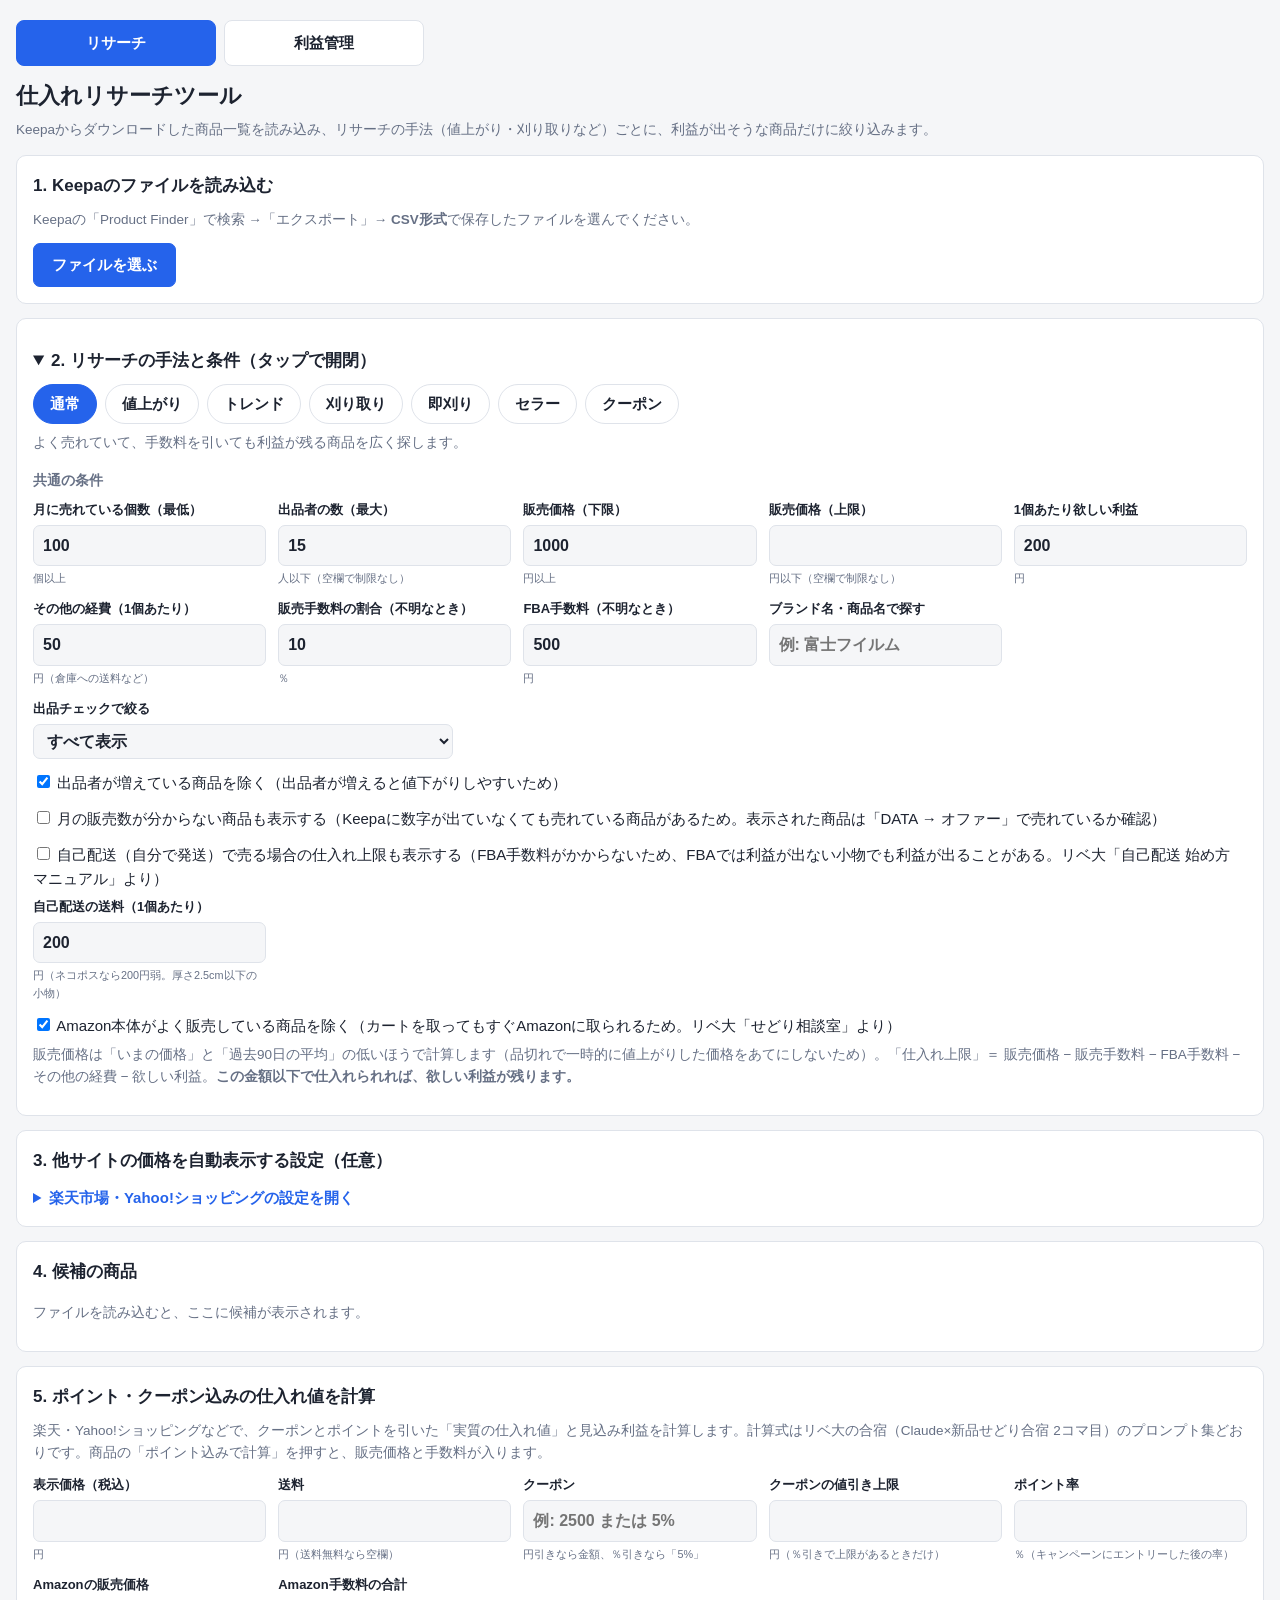
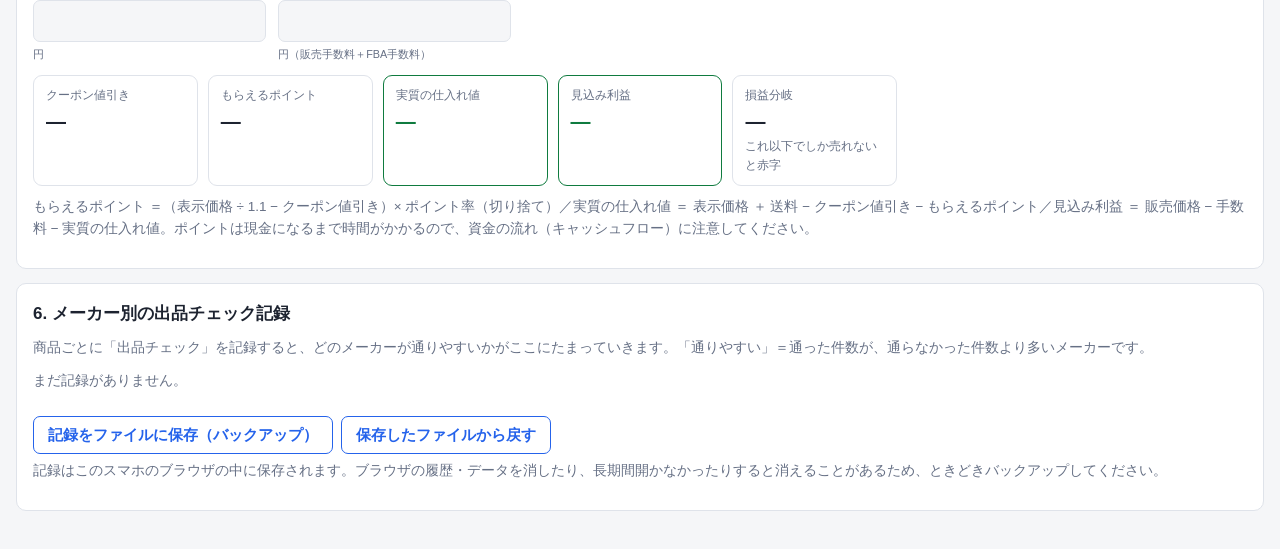
==== sedori/index.html @ 49002442 "リベ大セミナー資料（せどり相談室・資金管理術）をツールに反映 - セラー手法でも「Amazon本体がよく販売している商品を除く」を効かせる（リベ大を優先） - 利益管理に、仕入れからの日数に応じた値下" ====
<!DOCTYPE html>
<html lang="ja">
<head>
<meta charset="UTF-8">
<meta name="viewport" content="width=device-width, initial-scale=1, viewport-fit=cover">
<title>仕入れリサーチツール</title>
<link rel="stylesheet" href="style.css">
</head>
<body>
<header class="top">
  <nav class="nav"><a href="index.html" class="current">リサーチ</a><a href="kanri.html">利益管理</a></nav>
  <h1>仕入れリサーチツール</h1>
  <p class="lead">Keepaからダウンロードした商品一覧を読み込み、リサーチの手法（値上がり・刈り取りなど）ごとに、利益が出そうな商品だけに絞り込みます。</p>
</header>

<main>
  <section class="card" id="load-card">
    <h2>1. Keepaのファイルを読み込む</h2>
    <p class="note">Keepaの「Product Finder」で検索 →「エクスポート」→ <strong>CSV形式</strong>で保存したファイルを選んでください。</p>
    <label class="file-btn">
      ファイルを選ぶ
      <input type="file" id="file-input" accept=".csv,text/csv">
    </label>
    <span id="file-status" class="status"></span>

    <details id="mapping-box" hidden>
      <summary>列の割り当てを確認・変更する（数字がおかしいときに開いてください）</summary>
      <p class="note">ファイルのどの列を、どの項目として使うかの設定です。自動で選ばれていますが、違っていたら選び直してください。</p>
      <div id="mapping-grid" class="grid"></div>
    </details>
  </section>

  <section class="card">
    <details open id="filter-box">
    <summary class="h2">2. リサーチの手法と条件（タップで開閉）</summary>
    <div class="mode-tabs" id="mode-tabs"></div>
    <p class="note" id="mode-desc"></p>
    <details id="mode-keepa">
      <summary>この手法のファイルの作り方（Keepaに入れる検索条件）</summary>
      <p class="note">Keepaの「製品ファインダー」に下の条件を入れて検索し、その結果をCSVで保存して「1」で読み込みます。条件の数字は目安です。</p>
      <ul id="mode-keepa-list" class="keepa-list"></ul>
    </details>
    <div class="grid mode-grid" id="mode-grid"></div>
    <p id="mode-warn" class="warn-box" hidden></p>
    <h3 class="h3">共通の条件</h3>
    <div class="grid">
      <label class="basic-only">月に売れている個数（最低）
        <input type="number" id="f-minSold" min="0" step="10"><small>個以上</small></label>
      <label class="basic-only">出品者の数（最大）
        <input type="number" id="f-maxSellers" min="0" step="1"><small>人以下（空欄で制限なし）</small></label>
      <label class="basic-only">販売価格（下限）
        <input type="number" id="f-minPrice" min="0" step="100"><small>円以上</small></label>
      <label>販売価格（上限）
        <input type="number" id="f-maxPrice" min="0" step="100"><small>円以下（空欄で制限なし）</small></label>
      <label>1個あたり欲しい利益
        <input type="number" id="f-minProfit" min="0" step="50"><small>円</small></label>
      <label>その他の経費（1個あたり）
        <input type="number" id="f-otherCost" min="0" step="10"><small>円（倉庫への送料など）</small></label>
      <label>販売手数料の割合（不明なとき）
        <input type="number" id="f-defPct" min="0" max="100" step="1"><small>％</small></label>
      <label>FBA手数料（不明なとき）
        <input type="number" id="f-defFba" min="0" step="10"><small>円</small></label>
      <label>ブランド名・商品名で探す
        <input type="text" id="f-keyword" placeholder="例: 富士フイルム"></label>
    </div>
    <label class="check-filter">出品チェックで絞る
      <select id="f-checkFilter">
        <option value="all">すべて表示</option>
        <option value="unchecked">まだチェックしていない商品だけ</option>
        <option value="passed">出品できると確認した商品だけ</option>
        <option value="goodBrand">通りやすいメーカーの商品だけ</option>
      </select>
    </label>
    <label class="check"><input type="checkbox" id="f-noRisingSellers"> 出品者が増えている商品を除く（出品者が増えると値下がりしやすいため）</label>
    <label class="check"><input type="checkbox" id="f-showUnknownSold"> 月の販売数が分からない商品も表示する（Keepaに数字が出ていなくても売れている商品があるため。表示された商品は「DATA → オファー」で売れているか確認）</label>
    <label class="check"><input type="checkbox" id="f-selfShipOn"> 自己配送（自分で発送）で売る場合の仕入れ上限も表示する（FBA手数料がかからないため、FBAでは利益が出ない小物でも利益が出ることがある。リベ大「自己配送 始め方 マニュアル」より）</label>
    <div class="grid self-ship-grid">
      <label>自己配送の送料（1個あたり）
        <input type="number" id="f-selfShip" min="0" step="10"><small>円（ネコポスなら200円弱。厚さ2.5cm以下の小物）</small></label>
    </div>
    <label class="check basic-seller"><input type="checkbox" id="f-noAmazon"> Amazon本体がよく販売している商品を除く（カートを取ってもすぐAmazonに取られるため。リベ大「せどり相談室」より）</label>
    <p class="note"><span id="price-basis"></span>「仕入れ上限」＝ 販売価格 − 販売手数料 − FBA手数料 − その他の経費 − 欲しい利益。<strong>この金額以下で仕入れられれば、欲しい利益が残ります。</strong></p>
    </details>
  </section>

  <section class="card">
    <h2>3. 他サイトの価格を自動表示する設定（任意）</h2>
    <details>
      <summary>楽天市場・Yahoo!ショッピングの設定を開く</summary>
      <p class="note">各サービスに無料の利用登録をして発行される「ID」を入力すると、最安値を自動で表示できます。入力した内容は、このブラウザの中だけに保存されます。</p>
      <div class="grid">
        <label>楽天：アプリID
          <input type="text" id="s-rakutenAppId" autocomplete="off"></label>
        <label>楽天：アクセスキー
          <input type="text" id="s-rakutenKey" autocomplete="off"></label>
        <label class="wide">楽天：接続先（通常は変更不要）
          <input type="text" id="s-rakutenUrl" autocomplete="off"></label>
        <label>Yahoo!：Client ID
          <input type="text" id="s-yahooAppId" autocomplete="off"></label>
      </div>
      <button type="button" id="test-btn" class="sub-btn">接続テスト</button>
      <span id="test-status" class="status"></span>
    </details>
  </section>

  <section class="card">
    <div class="result-head">
      <h2>4. 候補の商品 <span id="count"></span></h2>
      <label class="sort-box" id="sort-box" hidden>並び順
        <select id="sort-select">
          <option value="score:d">手法のおすすめ順</option>
          <option value="sold:d">月の販売数が多い順</option>
          <option value="limit:d">仕入れ上限が高い順</option>
          <option value="price:a">販売価格が安い順</option>
          <option value="price:d">販売価格が高い順</option>
          <option value="sellers:a">出品者が少ない順</option>
        </select>
      </label>
    </div>
    <button type="button" id="bulk-btn" class="sub-btn" hidden>上から20件の他サイト価格をまとめて取得</button>
    <p id="empty" class="note">ファイルを読み込むと、ここに候補が表示されます。</p>
    <div class="table-wrap">
      <table id="result" hidden>
        <thead><tr>
          <th data-sort="title">商品</th>
          <th data-sort="price" class="num">販売価格</th>
          <th data-sort="sold" class="num">月の販売数</th>
          <th data-sort="sellers" class="num">出品者</th>
          <th data-sort="fees" class="num">手数料</th>
          <th data-sort="limit" class="num">仕入れ上限</th>
          <th>他サイトで探す</th>
          <th>他サイトの最安値</th>
          <th>出品チェック</th>
        </tr></thead>
        <tbody id="rows"></tbody>
      </table>
    </div>
    <p id="more" class="note" hidden></p>
  </section>

  <section class="card">
    <h2>5. ポイント・クーポン込みの仕入れ値を計算</h2>
    <p class="note">楽天・Yahoo!ショッピングなどで、クーポンとポイントを引いた「実質の仕入れ値」と見込み利益を計算します。計算式はリベ大の合宿（Claude×新品せどり合宿 2コマ目）のプロンプト集どおりです。商品の「ポイント込みで計算」を押すと、販売価格と手数料が入ります。</p>
    <p id="c-target" class="sub" hidden></p>
    <div class="grid">
      <label>表示価格（税込）
        <input type="number" id="c-price" min="0" step="1" inputmode="numeric"><small>円</small></label>
      <label>送料
        <input type="number" id="c-ship" min="0" step="1" inputmode="numeric"><small>円（送料無料なら空欄）</small></label>
      <label>クーポン
        <input type="text" id="c-coupon" inputmode="decimal" placeholder="例: 2500 または 5%"><small>円引きなら金額、％引きなら「5%」</small></label>
      <label>クーポンの値引き上限
        <input type="number" id="c-couponMax" min="0" step="1" inputmode="numeric"><small>円（％引きで上限があるときだけ）</small></label>
      <label>ポイント率
        <input type="number" id="c-point" min="0" step="0.5" inputmode="decimal"><small>％（キャンペーンにエントリーした後の率）</small></label>
      <label>Amazonの販売価格
        <input type="number" id="c-sell" min="0" step="1" inputmode="numeric"><small>円</small></label>
      <label>Amazon手数料の合計
        <input type="number" id="c-fee" min="0" step="1" inputmode="numeric"><small>円（販売手数料＋FBA手数料）</small></label>
    </div>
    <div class="tiles calc-tiles" id="c-result">
      <div class="tile"><span>クーポン値引き</span><strong id="c-r-coupon">—</strong></div>
      <div class="tile"><span>もらえるポイント</span><strong id="c-r-points">—</strong></div>
      <div class="tile main"><span>実質の仕入れ値</span><strong id="c-r-real">—</strong></div>
      <div class="tile main"><span>見込み利益</span><strong id="c-r-profit">—</strong><small id="c-r-rate"></small></div>
      <div class="tile"><span>損益分岐</span><strong id="c-r-break">—</strong><small>これ以下でしか売れないと赤字</small></div>
    </div>
    <p class="note">もらえるポイント ＝（表示価格 ÷ 1.1 − クーポン値引き）× ポイント率（切り捨て）／実質の仕入れ値 ＝ 表示価格 ＋ 送料 − クーポン値引き − もらえるポイント／見込み利益 ＝ 販売価格 − 手数料 − 実質の仕入れ値。ポイントは現金になるまで時間がかかるので、資金の流れ（キャッシュフロー）に注意してください。</p>
  </section>

  <section class="card">
    <h2>6. メーカー別の出品チェック記録</h2>
    <p class="note">商品ごとに「出品チェック」を記録すると、どのメーカーが通りやすいかがここにたまっていきます。「通りやすい」＝通った件数が、通らなかった件数より多いメーカーです。</p>
    <p id="brand-empty" class="note">まだ記録がありません。</p>
    <div class="table-wrap">
      <table id="brand-table" class="plain" hidden>
        <thead><tr><th>メーカー</th><th class="num">出品できる</th><th class="num">申請で通った</th><th class="num">書類が必要</th><th class="num">不可</th><th>判定</th></tr></thead>
        <tbody id="brand-rows"></tbody>
      </table>
    </div>
    <div class="backup">
      <button type="button" id="export-btn" class="sub-btn">記録をファイルに保存（バックアップ）</button>
      <label class="sub-btn">保存したファイルから戻す
        <input type="file" id="import-input" accept=".json,application/json" hidden>
      </label>
      <span id="backup-status" class="status"></span>
    </div>
    <p class="note">記録はこのスマホのブラウザの中に保存されます。ブラウザの履歴・データを消したり、長期間開かなかったりすると消えることがあるため、ときどきバックアップしてください。</p>
  </section>
</main>

<script src="app.js"></script>
</body>
</html>
---- sedori/style.css ----
:root {
  --bg: #f5f6f8; --card: #fff; --text: #1d2330; --muted: #667085;
  --line: #dfe3ea; --accent: #2563eb; --good: #0f7b3f; --good-bg: #e3f6ea; --warn: #b45309;
}
@media (prefers-color-scheme: dark) {
  :root {
    --bg: #12151b; --card: #1c2029; --text: #e8ebf1; --muted: #9aa4b5;
    --line: #2e3442; --accent: #6ea0ff; --good: #5fd08c; --good-bg: #173524; --warn: #f0b060;
  }
}
* { box-sizing: border-box; }
[hidden] { display: none !important; }
body {
  margin: 0; background: var(--bg); color: var(--text);
  font-family: -apple-system, BlinkMacSystemFont, "Hiragino Sans", "Yu Gothic UI", "Noto Sans JP", sans-serif;
  font-size: 15px; line-height: 1.6;
}
.top, main { max-width: 1280px; margin: 0 auto; padding: 0 max(16px, env(safe-area-inset-left)) 0 max(16px, env(safe-area-inset-right)); }
main { padding-bottom: calc(24px + env(safe-area-inset-bottom)); }
.top { padding-top: 20px; }
h1 { font-size: 22px; margin: 0; }
h2 { font-size: 17px; margin: 0 0 10px; }
.lead, .note { color: var(--muted); margin: 6px 0 12px; font-size: 13.5px; }
.card { background: var(--card); border: 1px solid var(--line); border-radius: 10px; padding: 16px; margin: 14px 0; }
.grid { display: grid; grid-template-columns: repeat(auto-fill, minmax(210px, 1fr)); gap: 12px; }
.grid label { display: flex; flex-direction: column; font-size: 13px; font-weight: 600; gap: 4px; }
.grid label.wide { grid-column: 1 / -1; }
.grid small { font-weight: 400; color: var(--muted); }
input[type=number], input[type=text], select {
  font: inherit; font-size: 16px; padding: 7px 9px; border: 1px solid var(--line);
  border-radius: 7px; background: var(--bg); color: var(--text); width: 100%;
}
.check { display: block; margin-top: 12px; }
.file-btn, .sub-btn, .mini {
  display: inline-block; cursor: pointer; border-radius: 7px; font: inherit; font-weight: 600;
  border: 1px solid var(--accent);
}
.file-btn { background: var(--accent); color: #fff; padding: 9px 18px; }
.file-btn input { display: none; }
.sub-btn { background: transparent; color: var(--accent); padding: 6px 14px; }
.mini { background: transparent; color: var(--accent); padding: 2px 9px; font-size: 12.5px; text-decoration: none; margin: 2px 3px 2px 0; white-space: nowrap; }
.mini:hover, .sub-btn:hover { background: var(--accent); color: #fff; }
button:disabled { opacity: .5; cursor: default; }
.status { margin-left: 10px; font-size: 13.5px; color: var(--muted); }
.status.err { color: var(--warn); }
details { margin-top: 12px; }
summary { cursor: pointer; color: var(--accent); font-weight: 600; }
.result-head { display: flex; justify-content: space-between; align-items: center; flex-wrap: wrap; gap: 8px; }
#count { font-weight: 400; color: var(--muted); font-size: 14px; }
.table-wrap { overflow-x: auto; }
table { border-collapse: collapse; width: 100%; min-width: 980px; font-size: 13.5px; }
th, td { border-bottom: 1px solid var(--line); padding: 8px; text-align: left; vertical-align: top; }
th { white-space: nowrap; font-size: 12.5px; color: var(--muted); }
th[data-sort] { cursor: pointer; }
th[data-sort]:hover { color: var(--accent); }
.num { text-align: right; white-space: nowrap; }
td.title { max-width: 340px; }
td.title a { color: var(--text); text-decoration: none; font-weight: 600; }
td.title a:hover { color: var(--accent); text-decoration: underline; }
.sub { color: var(--muted); font-size: 12px; }
.sub.warn { color: var(--warn); }
.limit { font-weight: 700; color: var(--good); }
.shop-line { margin-bottom: 4px; }
.shop-line a { color: var(--accent); }
.ok { background: var(--good-bg); color: var(--good); border-radius: 5px; padding: 0 6px; font-weight: 700; }
.err { color: var(--warn); }
summary.h2 { font-size: 17px; color: var(--text); margin-bottom: 10px; }
.sort-box { font-size: 13px; font-weight: 600; display: flex; align-items: center; gap: 8px; }
.sort-box select { width: auto; max-width: 100%; }
.sort-box { min-width: 0; }
#bulk-btn { margin: 4px 0 10px; }

.check-filter { display: flex; flex-direction: column; gap: 4px; font-size: 13px; font-weight: 600; margin-top: 12px; max-width: 420px; }
.st { display: inline-block; cursor: pointer; font: inherit; font-size: 12.5px; font-weight: 600; padding: 2px 8px; margin: 2px 3px 2px 0;
  border-radius: 7px; border: 1px solid var(--line); background: transparent; color: var(--muted); white-space: nowrap; }
.st.on.good { background: var(--good-bg); color: var(--good); border-color: var(--good); }
.st.on.bad { background: transparent; color: var(--warn); border-color: var(--warn); }
.brand-hint { font-size: 12px; color: var(--muted); margin-top: 2px; }
.backup { display: flex; flex-wrap: wrap; gap: 8px; align-items: center; margin-top: 12px; }
table.plain { min-width: 0; }
.judge-good { color: var(--good); font-weight: 700; }
.judge-bad { color: var(--warn); font-weight: 700; }

.mode-tabs { display: flex; flex-wrap: wrap; gap: 8px; margin-bottom: 8px; }
.mode-btn { cursor: pointer; font: inherit; font-weight: 600; padding: 7px 16px; border-radius: 999px;
  border: 1px solid var(--line); background: transparent; color: var(--text); }
.mode-btn.on { background: var(--accent); color: #fff; border-color: var(--accent); }
.mode-grid { margin: 12px 0; }
.self-ship-grid { margin: 6px 0 4px; }
.calc-tiles { margin-top: 12px; }
#c-target { margin: 0 0 8px; }
.keepa-list { margin: 6px 0 0; padding-left: 20px; font-size: 13.5px; }
.h3 { font-size: 14px; margin: 16px 0 8px; color: var(--muted); }
.warn-box { border: 1px solid var(--warn); color: var(--warn); border-radius: 8px; padding: 8px 10px; font-size: 13.5px; margin: 10px 0; }
.hl { display: inline-block; background: var(--good-bg); color: var(--good); border-radius: 6px; padding: 2px 8px;
  font-size: 12.5px; font-weight: 700; margin: 4px 0 2px; }

.nav { display: flex; gap: 8px; margin-bottom: 12px; }
.nav a { flex: 1; max-width: 200px; text-align: center; padding: 10px; border-radius: 8px; border: 1px solid var(--line);
  color: var(--text); text-decoration: none; font-weight: 600; background: var(--card); }
.nav a.current { background: var(--accent); color: #fff; border-color: var(--accent); }
.tiles { display: grid; grid-template-columns: repeat(auto-fill, minmax(150px, 1fr)); gap: 10px; margin-bottom: 10px; }
.tile { border: 1px solid var(--line); border-radius: 9px; padding: 10px 12px; display: flex; flex-direction: column; }
.tile span { font-size: 12px; color: var(--muted); }
.tile strong { font-size: 20px; }
.tile small { font-size: 12px; color: var(--muted); }
.tile.main { border-color: var(--good); }
.tile.main strong, .plus { color: var(--good); }
.minus, .tile.main strong.minus { color: var(--warn); }
#add-form .file-btn, .sale-form .file-btn { margin-top: 14px; font-size: 16px; }
.lot { border: 1px solid var(--line); border-radius: 10px; padding: 12px; margin-bottom: 12px; }
.lot-title { font-weight: 700; }
.facts { display: grid; grid-template-columns: repeat(auto-fill, minmax(140px, 1fr)); gap: 8px; margin: 10px 0 6px; }
.facts span { display: block; font-size: 11.5px; color: var(--muted); }
.lot-btns { display: flex; flex-wrap: wrap; gap: 8px; margin-top: 10px; align-items: center; }
.lot-btns .file-btn { padding: 10px 28px; }
.sub-btn.danger { color: var(--warn); border-color: var(--line); font-weight: 400; font-size: 13px; }
.sub-btn.danger:hover { background: var(--warn); color: #fff; }
.sale-form { border-top: 1px solid var(--line); margin-top: 10px; padding-top: 10px; }
.sale-form .sub-btn { margin-left: 8px; }
.sale-line { display: flex; justify-content: space-between; align-items: center; gap: 8px; font-size: 13px; padding: 4px 0; border-top: 1px solid var(--line); }
input[type=date] { font: inherit; font-size: 16px; padding: 7px 9px; border: 1px solid var(--line); border-radius: 7px; background: var(--bg); color: var(--text); width: 100%; min-height: 40px; }

/* スマホ: 表をやめて、商品1つを1枚のカードとして縦に並べる */
@media (max-width: 760px) {
  body { font-size: 16px; }
  .card { padding: 14px 12px; }
  .grid { grid-template-columns: 1fr 1fr; }
  #mapping-grid { grid-template-columns: 1fr; }
  .file-btn { display: block; text-align: center; padding: 14px; font-size: 17px; }
  .status { display: block; margin: 8px 0 0; }
  .sub-btn { padding: 11px 16px; min-height: 44px; }
  .mode-btn { min-height: 44px; padding: 10px 16px; font-size: 15px; }
  .hl { font-size: 13.5px; }
  #bulk-btn { width: 100%; }
  .check { padding: 6px 0; }
  .check input { width: 20px; height: 20px; vertical-align: middle; }
  .table-wrap { overflow: visible; }
  table { min-width: 0; font-size: 15px; }
  #result thead { display: none; }
  #rows tr {
    display: grid; grid-template-columns: repeat(3, 1fr); gap: 8px 10px;
    border: 1px solid var(--line); border-radius: 10px; padding: 12px; margin-bottom: 12px;
  }
  #rows td { border: 0; padding: 0; }
  #rows td.title, #rows td:nth-child(7), #rows td:nth-child(8), #rows td:nth-child(9) { grid-column: 1 / -1; max-width: none; }
  #rows td.num { text-align: left; }
  #rows td[data-label]::before { content: attr(data-label); display: block; font-size: 11.5px; color: var(--muted); font-weight: 400; }
  #rows td.limit { grid-column: 2 / -1; font-size: 19px; }
  .st { padding: 10px 12px; font-size: 14px; min-height: 44px; margin: 3px 6px 3px 0; }
  table.plain { font-size: 13px; }
  table.plain th, table.plain td { padding: 6px 4px; }
  .backup .sub-btn { width: 100%; text-align: center; }
  .nav a { max-width: none; padding: 12px; }
  .tiles, .facts { grid-template-columns: 1fr 1fr; }
  .sale-form .grid { grid-template-columns: 1fr; }
  .sale-form .sub-btn { margin: 8px 0 0; width: 100%; }
  .lot-btns .file-btn { flex: 1; }
  .mini { padding: 10px 14px; font-size: 14.5px; min-height: 44px; display: inline-flex; align-items: center; margin: 3px 6px 3px 0; }
}
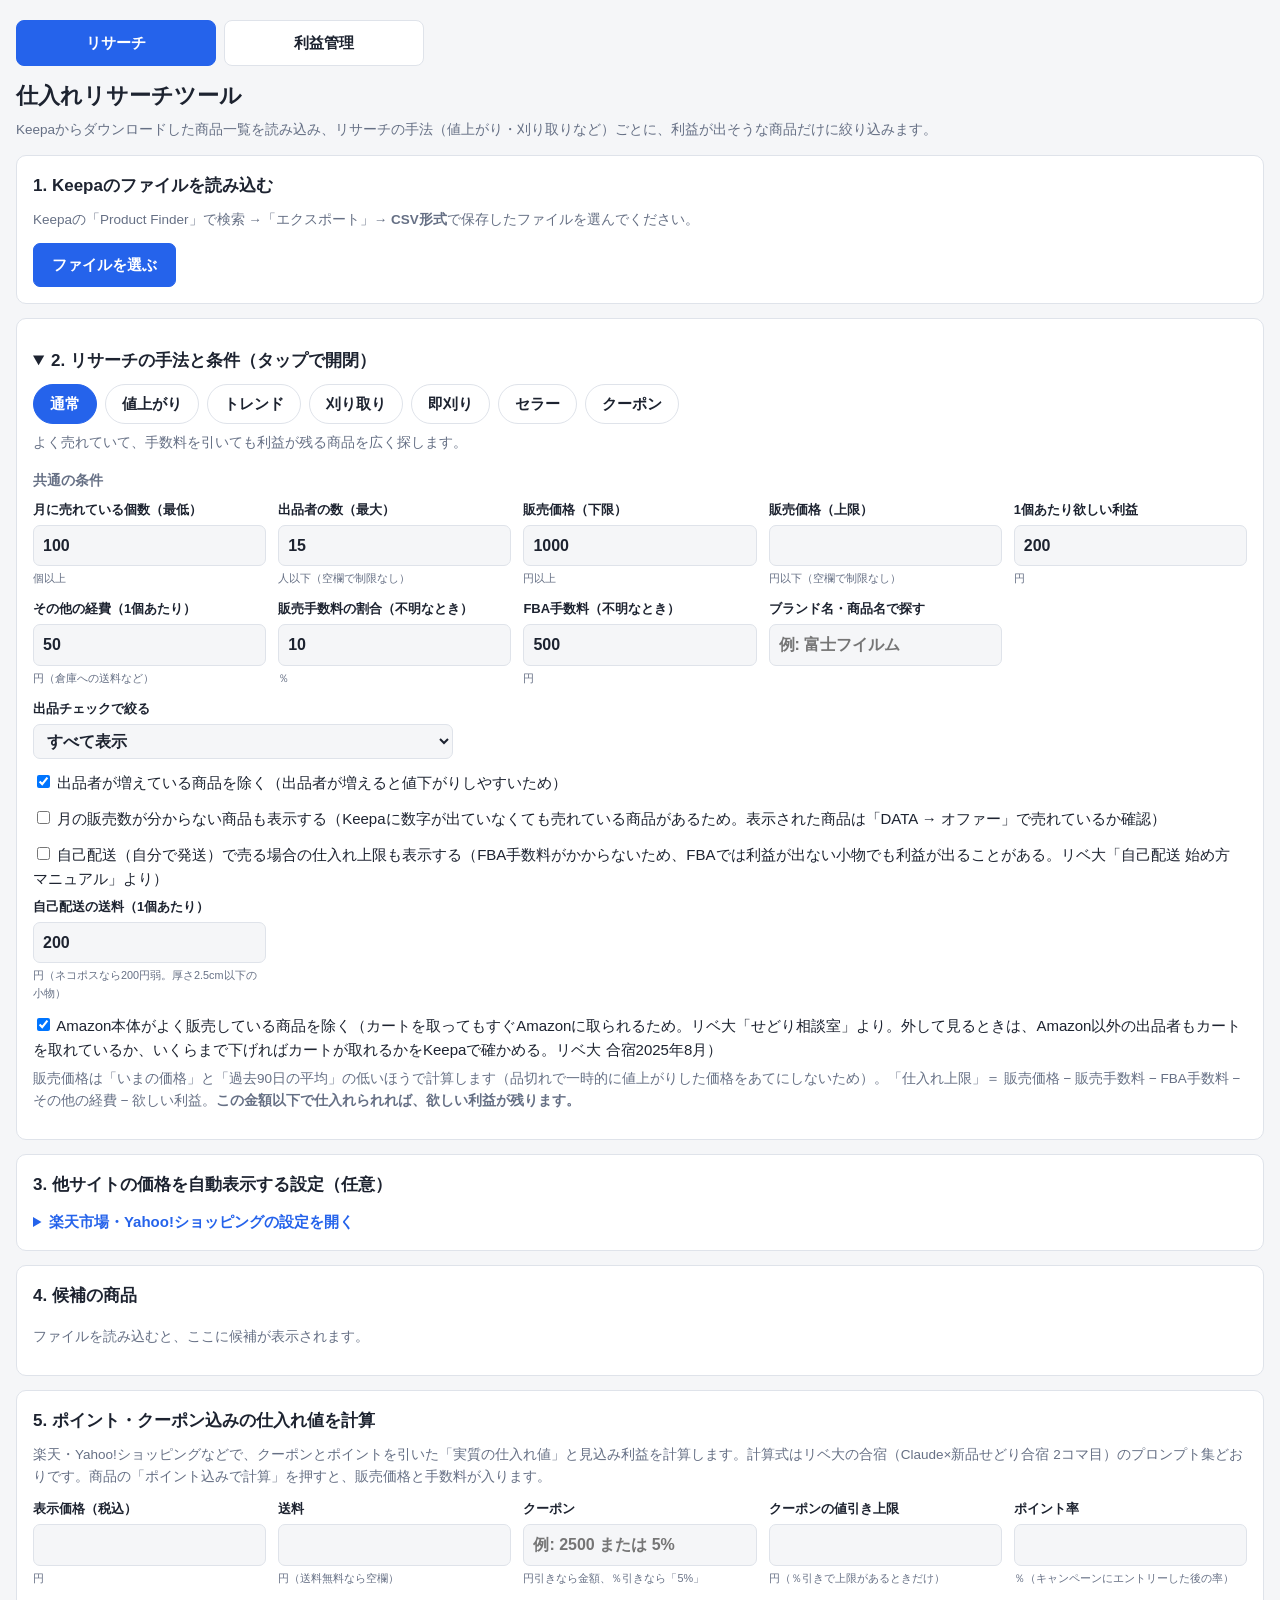
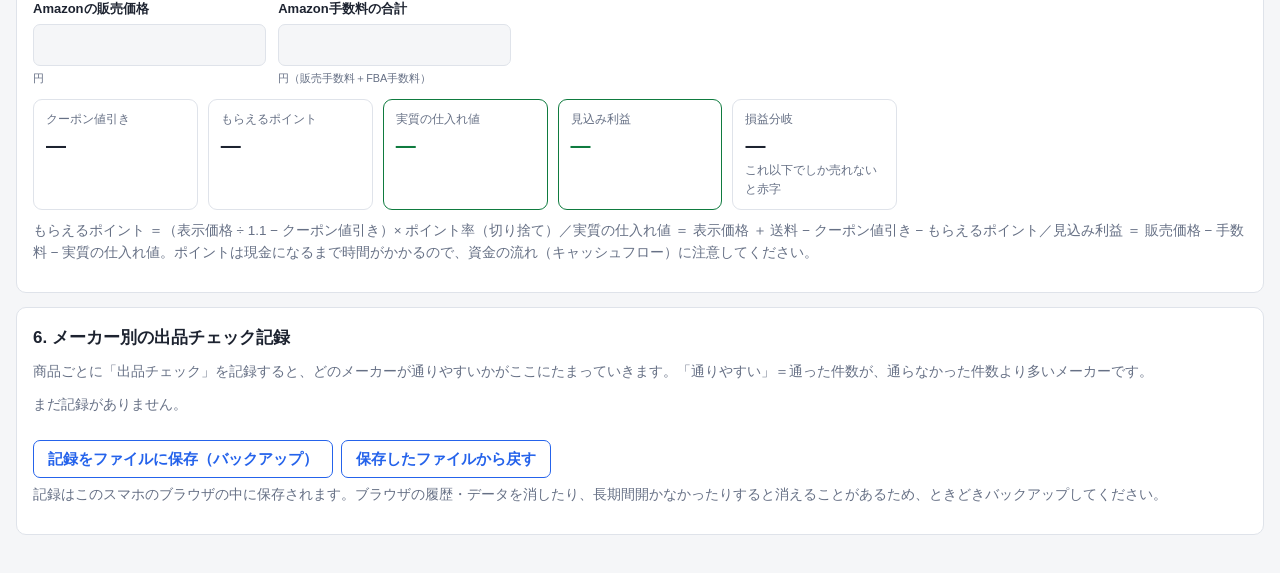
==== commit b40bb4dc: "リベ大 合宿（2025年8月）の仕入れ判断の目安をツールに反映 - どの手法でも「利益率10%を残す仕入れ値」を表示する - 出品者がいない商品に、全期間の価格を確かめる案内を出す - Amazon本" ====
--- a/sedori/index.html
+++ b/sedori/index.html
@@ -8,7 +8,7 @@
 </head>
 <body>
 <header class="top">
-  <nav class="nav"><a href="index.html" class="current">リサーチ</a><a href="kanri.html">利益管理</a></nav>
+  <nav class="nav"><a href="index.html" class="current">リサーチ</a><a href="https://docs.google.com/spreadsheets/d/1zmEFi8Nfk5gKyiq4HaFsI5hpCOBg5VGbB9tViGZNUaM/edit#gid=0" target="_blank" rel="noopener">利益管理</a></nav>
   <h1>仕入れリサーチツール</h1>
   <p class="lead">Keepaからダウンロードした商品一覧を読み込み、リサーチの手法（値上がり・刈り取りなど）ごとに、利益が出そうな商品だけに絞り込みます。</p>
 </header>
@@ -78,7 +78,7 @@
       <label>自己配送の送料（1個あたり）
         <input type="number" id="f-selfShip" min="0" step="10"><small>円（ネコポスなら200円弱。厚さ2.5cm以下の小物）</small></label>
     </div>
-    <label class="check basic-seller"><input type="checkbox" id="f-noAmazon"> Amazon本体がよく販売している商品を除く（カートを取ってもすぐAmazonに取られるため。リベ大「せどり相談室」より）</label>
+    <label class="check basic-seller"><input type="checkbox" id="f-noAmazon"> Amazon本体がよく販売している商品を除く（カートを取ってもすぐAmazonに取られるため。リベ大「せどり相談室」より。外して見るときは、Amazon以外の出品者もカートを取れているか、いくらまで下げればカートが取れるかをKeepaで確かめる。リベ大 合宿2025年8月）</label>
     <p class="note"><span id="price-basis"></span>「仕入れ上限」＝ 販売価格 − 販売手数料 − FBA手数料 − その他の経費 − 欲しい利益。<strong>この金額以下で仕入れられれば、欲しい利益が残ります。</strong></p>
     </details>
   </section>
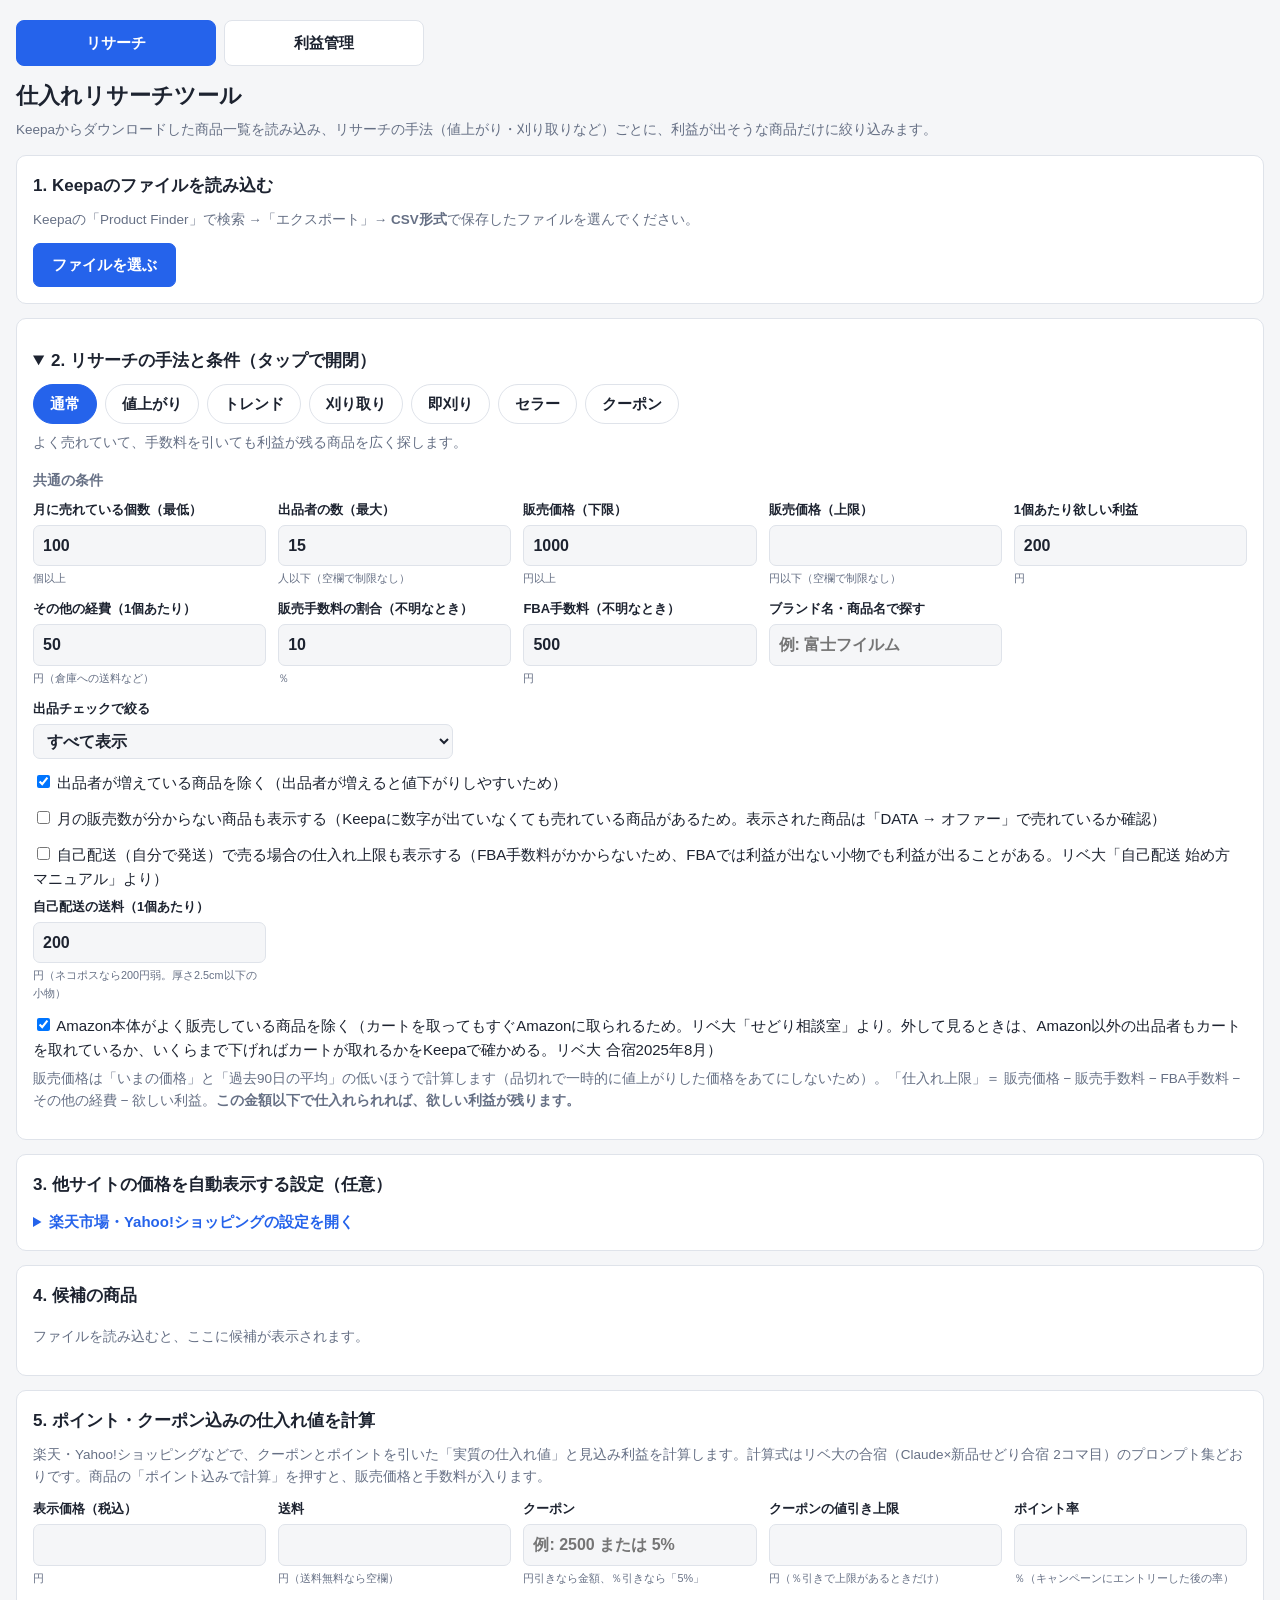
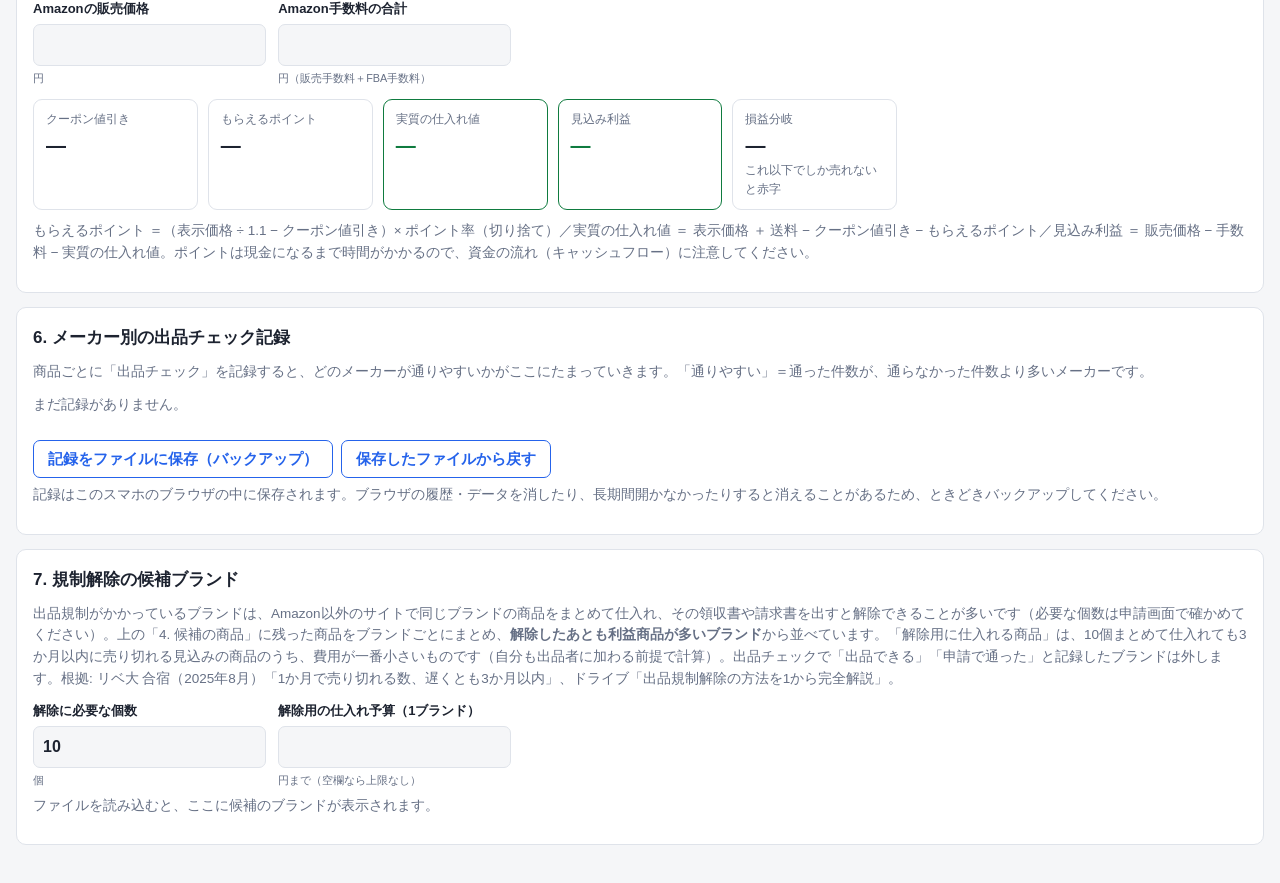
==== commit e02daa58: "規制解除の候補ブランドを探す機能を追加 - 候補の商品をブランドごとにまとめ、解除したあとも利益商品が多いブランドから並べる - ブランドごとに、まとめて仕入れても3か月以内に売り切れる解除用の商品を" ====
--- a/sedori/index.html
+++ b/sedori/index.html
@@ -187,6 +187,23 @@
     </div>
     <p class="note">記録はこのスマホのブラウザの中に保存されます。ブラウザの履歴・データを消したり、長期間開かなかったりすると消えることがあるため、ときどきバックアップしてください。</p>
   </section>
+  <section class="card">
+    <h2>7. 規制解除の候補ブランド</h2>
+    <p class="note">出品規制がかかっているブランドは、Amazon以外のサイトで同じブランドの商品をまとめて仕入れ、その領収書や請求書を出すと解除できることが多いです（必要な個数は申請画面で確かめてください）。上の「4. 候補の商品」に残った商品をブランドごとにまとめ、<strong>解除したあとも利益商品が多いブランド</strong>から並べています。「解除用に仕入れる商品」は、<span id="unlock-qty-label">10</span>個まとめて仕入れても3か月以内に売り切れる見込みの商品のうち、費用が一番小さいものです（自分も出品者に加わる前提で計算）。出品チェックで「出品できる」「申請で通った」と記録したブランドは外します。根拠: リベ大 合宿（2025年8月）「1か月で売り切れる数、遅くとも3か月以内」、ドライブ「出品規制解除の方法を1から完全解説」。</p>
+    <div class="grid">
+      <label>解除に必要な個数
+        <input type="number" id="f-unlockQty" min="1" step="1"><small>個</small></label>
+      <label>解除用の仕入れ予算（1ブランド）
+        <input type="number" id="f-unlockBudget" min="0" step="1000"><small>円まで（空欄なら上限なし）</small></label>
+    </div>
+    <p id="unlock-empty" class="note">ファイルを読み込むと、ここに候補のブランドが表示されます。</p>
+    <div class="table-wrap">
+      <table id="unlock-table" class="plain" hidden>
+        <thead><tr><th>ブランド</th><th class="num">条件に合った商品</th><th class="num">月の販売数（合計）</th><th>解除用に仕入れる商品</th></tr></thead>
+        <tbody id="unlock-rows"></tbody>
+      </table>
+    </div>
+  </section>
 </main>
 
 <script src="app.js"></script>
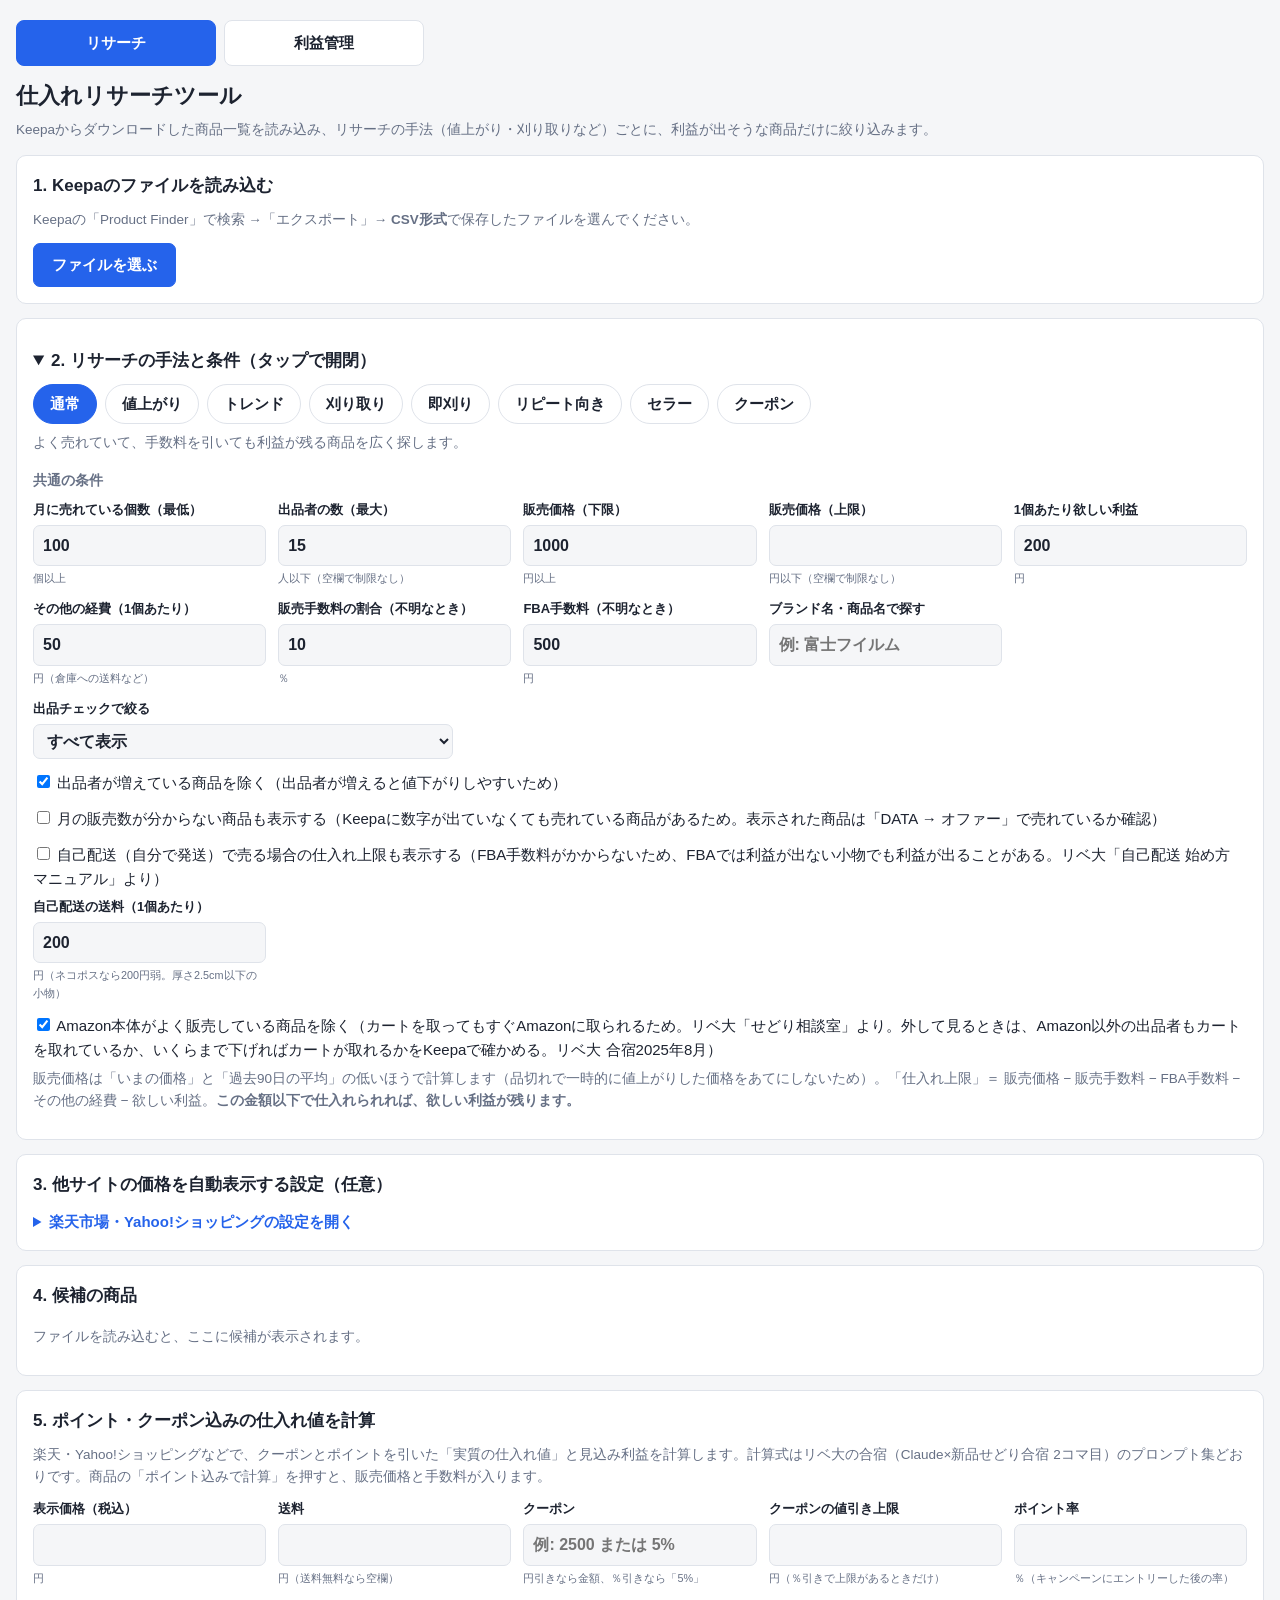
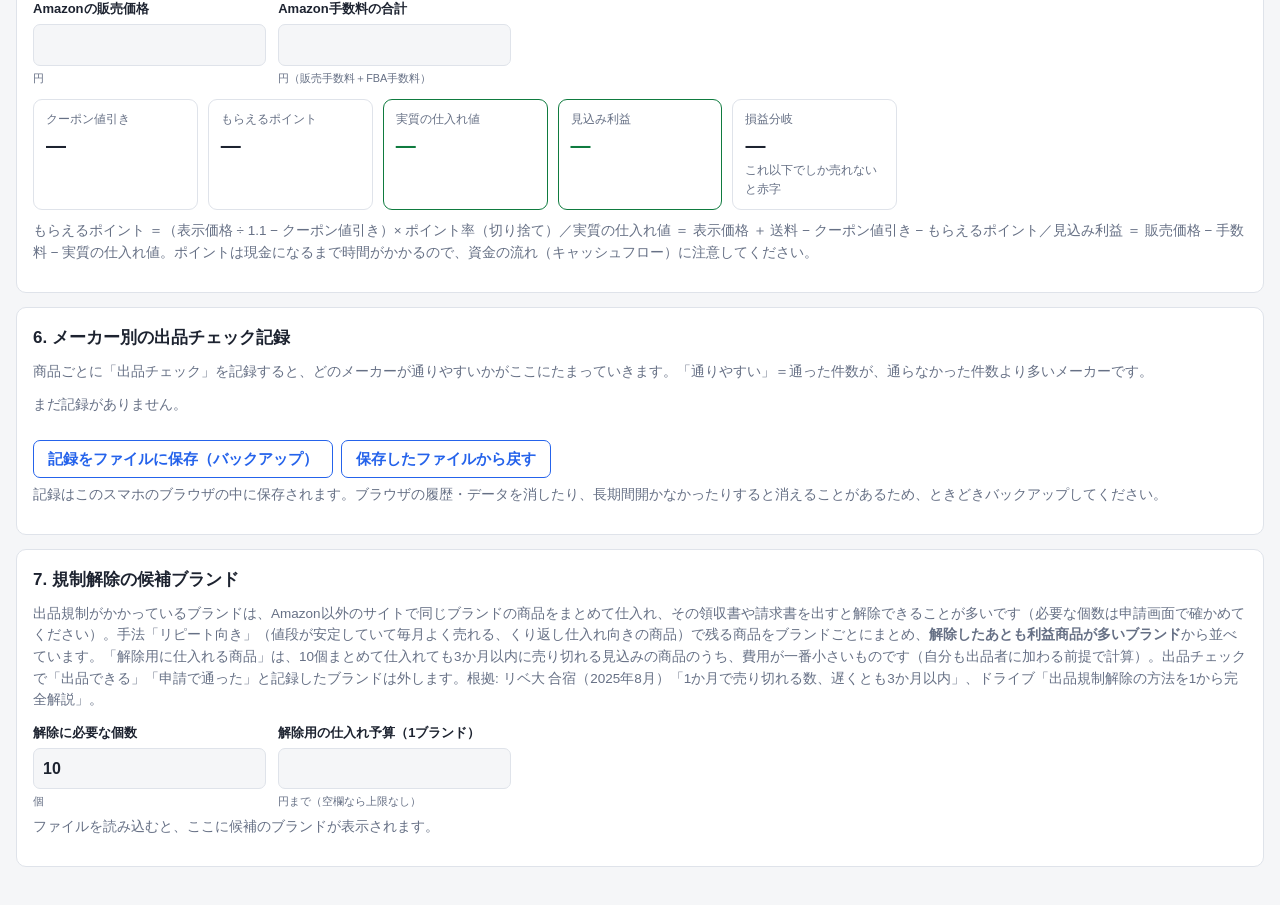
==== commit 0d71b4ac: "くり返し仕入れ向きの手法「リピート向き」を追加 - 値段が安定し毎月よく売れ、出品者が増えていない商品を探す手法を追加 - 規制解除の候補ブランドを「リピート向き」の結果で並べるようにした - CLA" ====
--- a/sedori/index.html
+++ b/sedori/index.html
@@ -189,7 +189,7 @@
   </section>
   <section class="card">
     <h2>7. 規制解除の候補ブランド</h2>
-    <p class="note">出品規制がかかっているブランドは、Amazon以外のサイトで同じブランドの商品をまとめて仕入れ、その領収書や請求書を出すと解除できることが多いです（必要な個数は申請画面で確かめてください）。上の「4. 候補の商品」に残った商品をブランドごとにまとめ、<strong>解除したあとも利益商品が多いブランド</strong>から並べています。「解除用に仕入れる商品」は、<span id="unlock-qty-label">10</span>個まとめて仕入れても3か月以内に売り切れる見込みの商品のうち、費用が一番小さいものです（自分も出品者に加わる前提で計算）。出品チェックで「出品できる」「申請で通った」と記録したブランドは外します。根拠: リベ大 合宿（2025年8月）「1か月で売り切れる数、遅くとも3か月以内」、ドライブ「出品規制解除の方法を1から完全解説」。</p>
+    <p class="note">出品規制がかかっているブランドは、Amazon以外のサイトで同じブランドの商品をまとめて仕入れ、その領収書や請求書を出すと解除できることが多いです（必要な個数は申請画面で確かめてください）。手法「リピート向き」（値段が安定していて毎月よく売れる、くり返し仕入れ向きの商品）で残る商品をブランドごとにまとめ、<strong>解除したあとも利益商品が多いブランド</strong>から並べています。「解除用に仕入れる商品」は、<span id="unlock-qty-label">10</span>個まとめて仕入れても3か月以内に売り切れる見込みの商品のうち、費用が一番小さいものです（自分も出品者に加わる前提で計算）。出品チェックで「出品できる」「申請で通った」と記録したブランドは外します。根拠: リベ大 合宿（2025年8月）「1か月で売り切れる数、遅くとも3か月以内」、ドライブ「出品規制解除の方法を1から完全解説」。</p>
     <div class="grid">
       <label>解除に必要な個数
         <input type="number" id="f-unlockQty" min="1" step="1"><small>個</small></label>
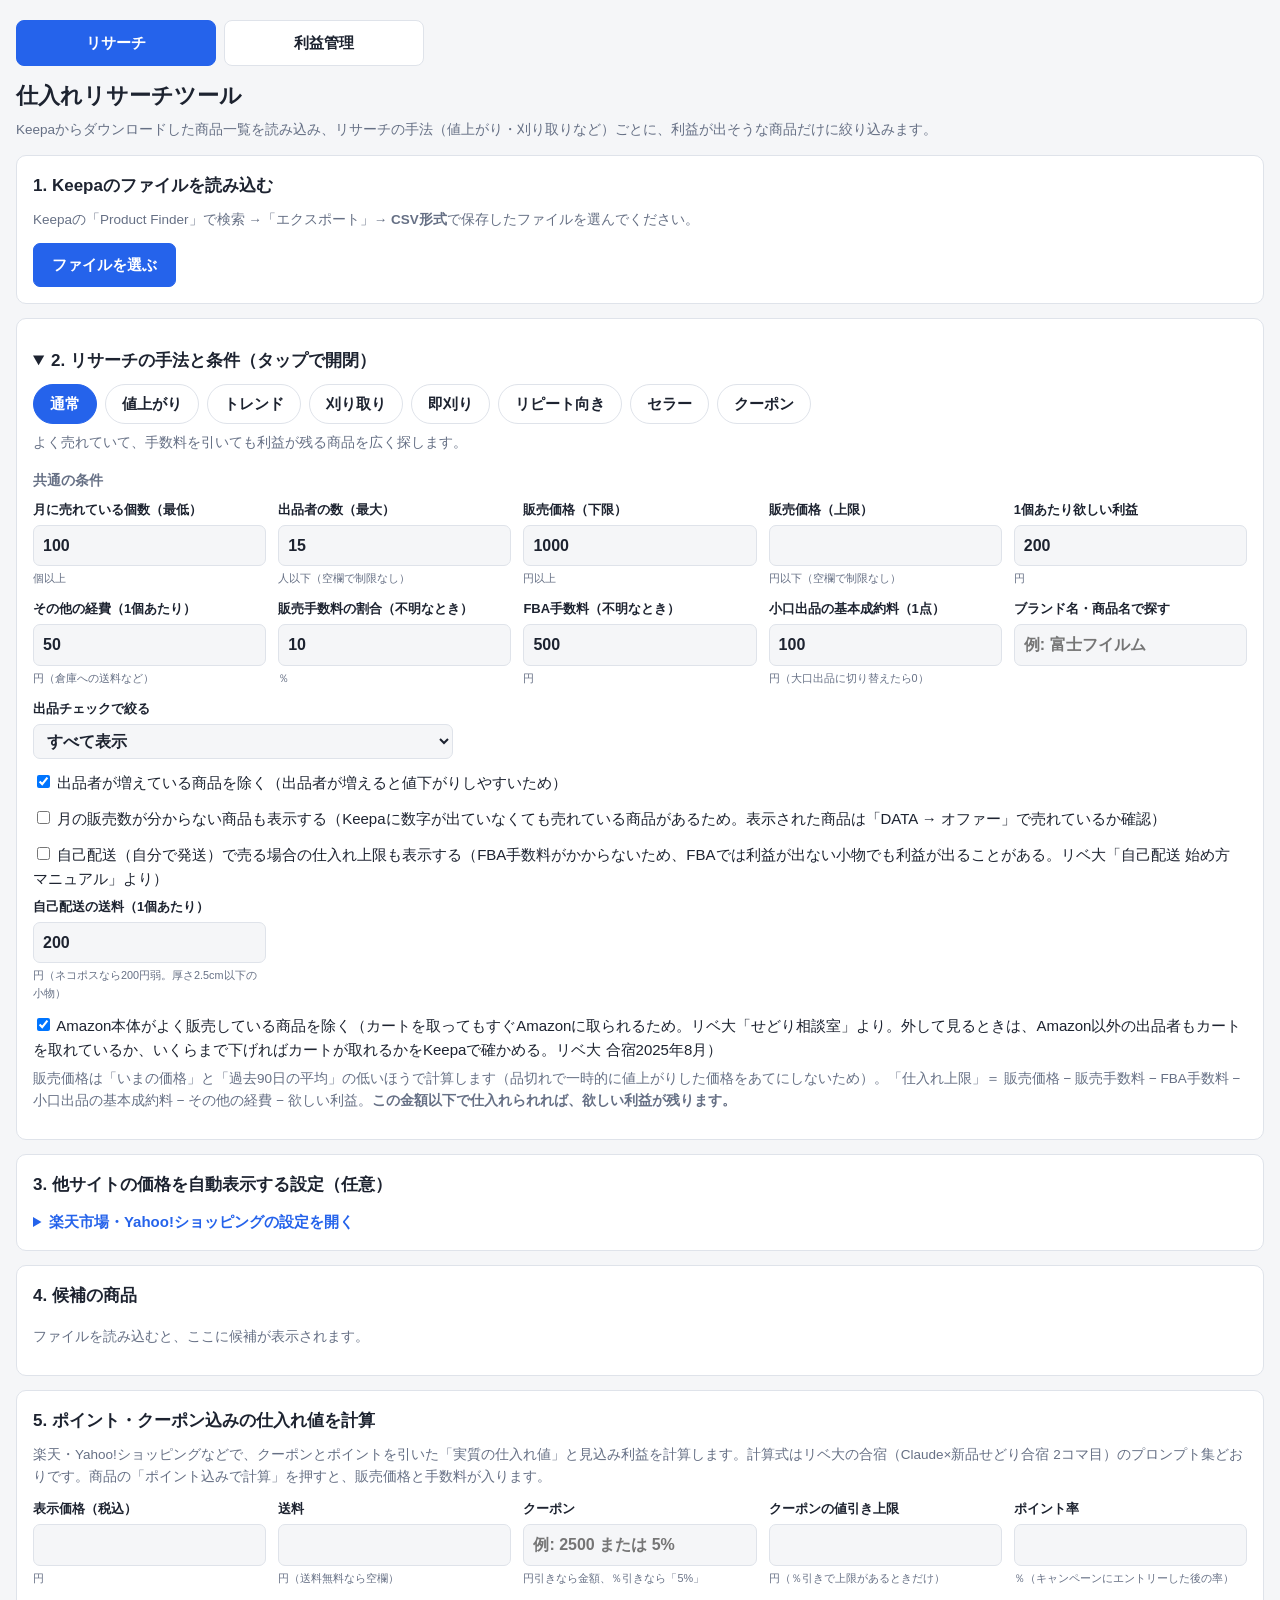
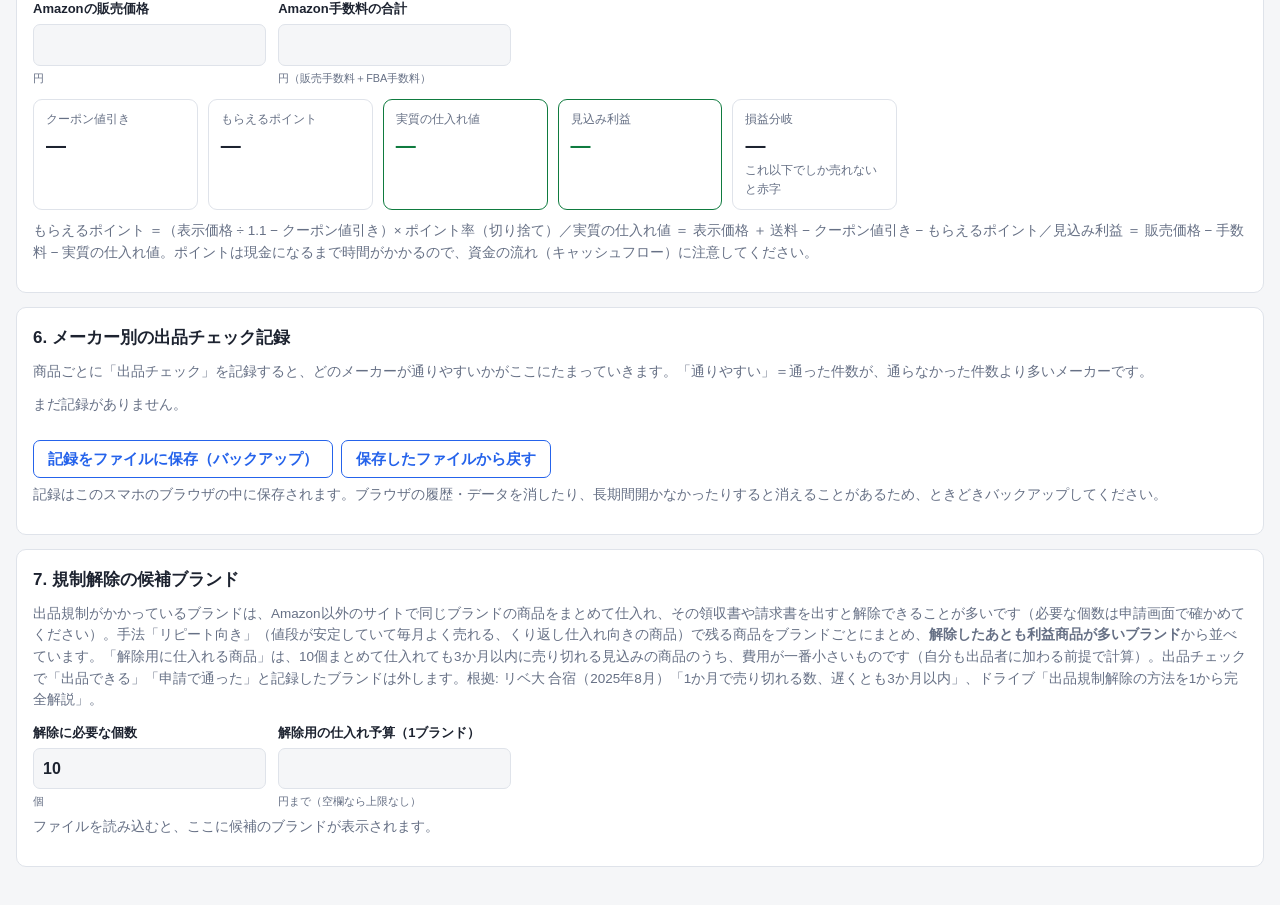
==== commit 5c72d115: "小口出品の基本成約料（1点100円）を計算に入れる - 手数料と仕入れ上限に、小口出品の基本成約料を足す（初期値100円） - 画面で金額を変えられ、大口出品に切り替えたら0にする - 利用者の指示（" ====
--- a/sedori/index.html
+++ b/sedori/index.html
@@ -60,6 +60,8 @@
         <input type="number" id="f-defPct" min="0" max="100" step="1"><small>％</small></label>
       <label>FBA手数料（不明なとき）
         <input type="number" id="f-defFba" min="0" step="10"><small>円</small></label>
+      <label>小口出品の基本成約料（1点）
+        <input type="number" id="f-smallFee" min="0" step="10"><small>円（大口出品に切り替えたら0）</small></label>
       <label>ブランド名・商品名で探す
         <input type="text" id="f-keyword" placeholder="例: 富士フイルム"></label>
     </div>
@@ -79,7 +81,7 @@
         <input type="number" id="f-selfShip" min="0" step="10"><small>円（ネコポスなら200円弱。厚さ2.5cm以下の小物）</small></label>
     </div>
     <label class="check basic-seller"><input type="checkbox" id="f-noAmazon"> Amazon本体がよく販売している商品を除く（カートを取ってもすぐAmazonに取られるため。リベ大「せどり相談室」より。外して見るときは、Amazon以外の出品者もカートを取れているか、いくらまで下げればカートが取れるかをKeepaで確かめる。リベ大 合宿2025年8月）</label>
-    <p class="note"><span id="price-basis"></span>「仕入れ上限」＝ 販売価格 − 販売手数料 − FBA手数料 − その他の経費 − 欲しい利益。<strong>この金額以下で仕入れられれば、欲しい利益が残ります。</strong></p>
+    <p class="note"><span id="price-basis"></span>「仕入れ上限」＝ 販売価格 − 販売手数料 − FBA手数料 − 小口出品の基本成約料 − その他の経費 − 欲しい利益。<strong>この金額以下で仕入れられれば、欲しい利益が残ります。</strong></p>
     </details>
   </section>
 
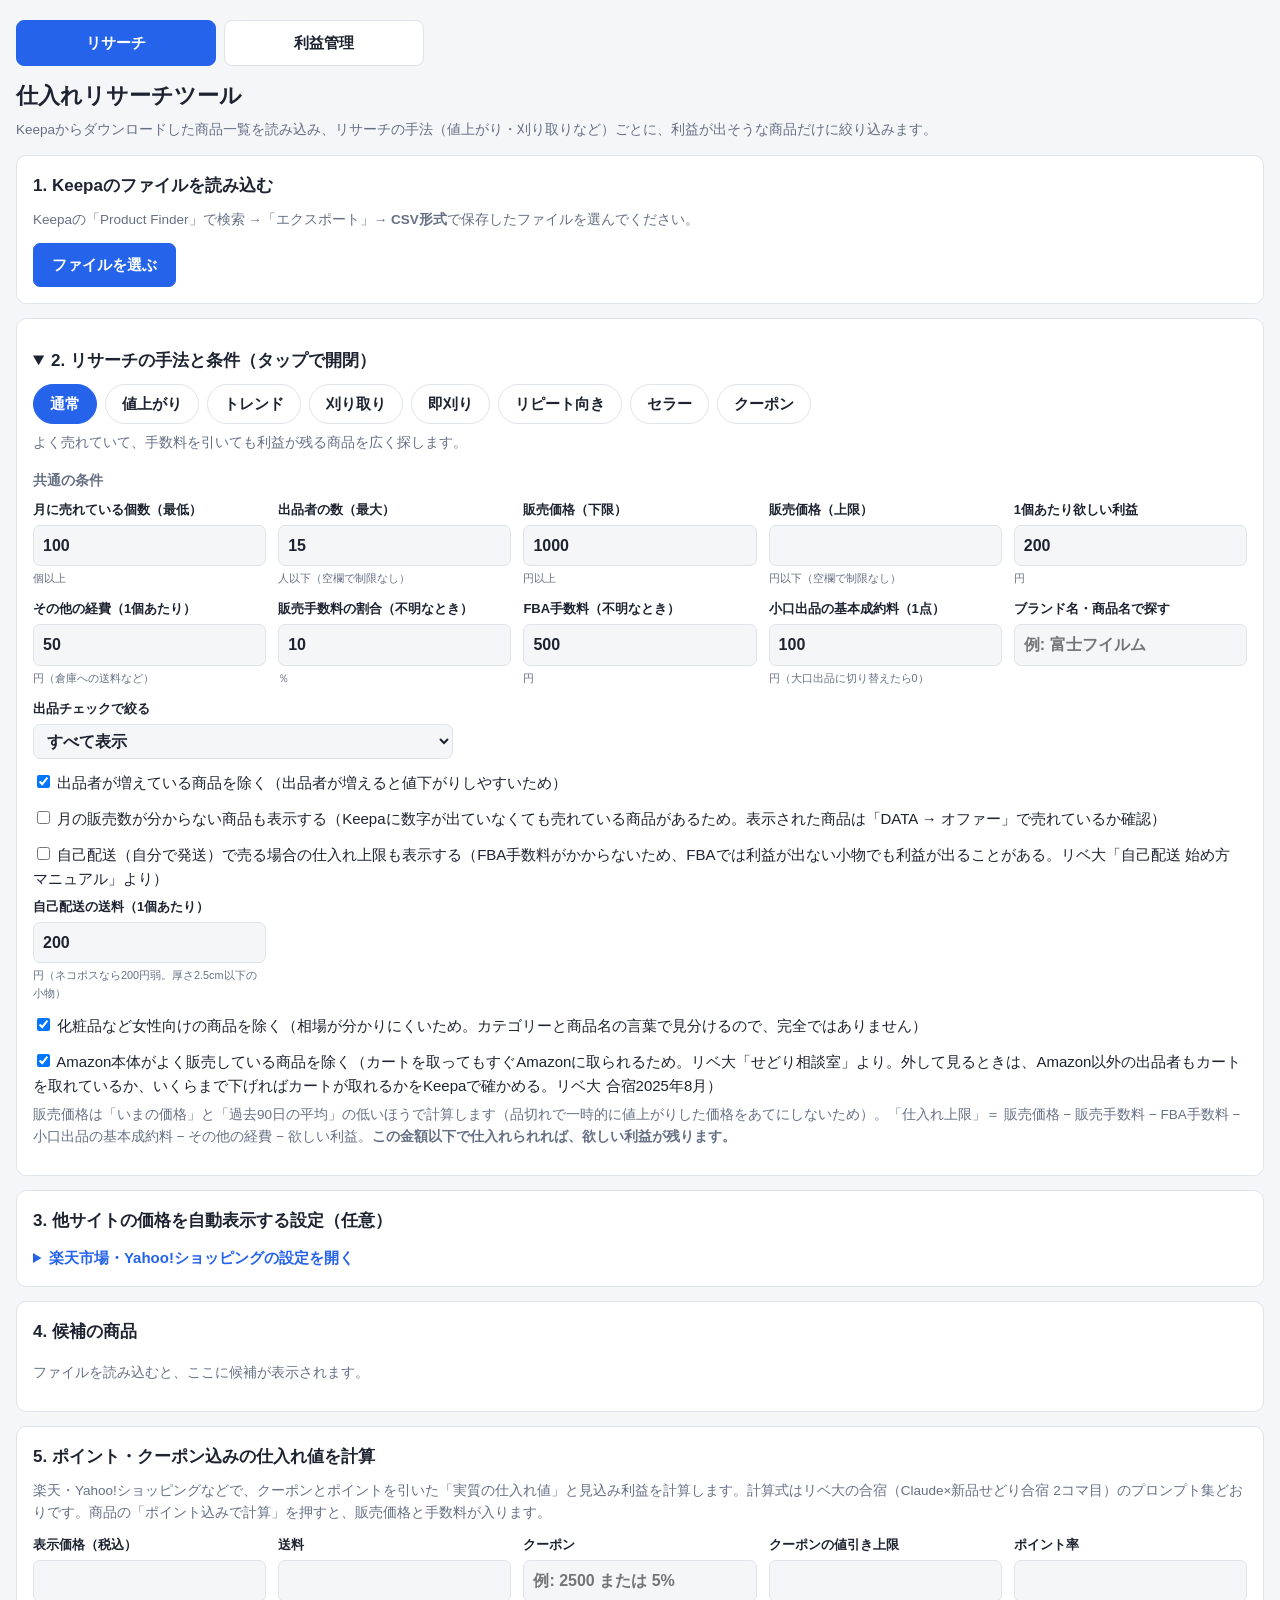
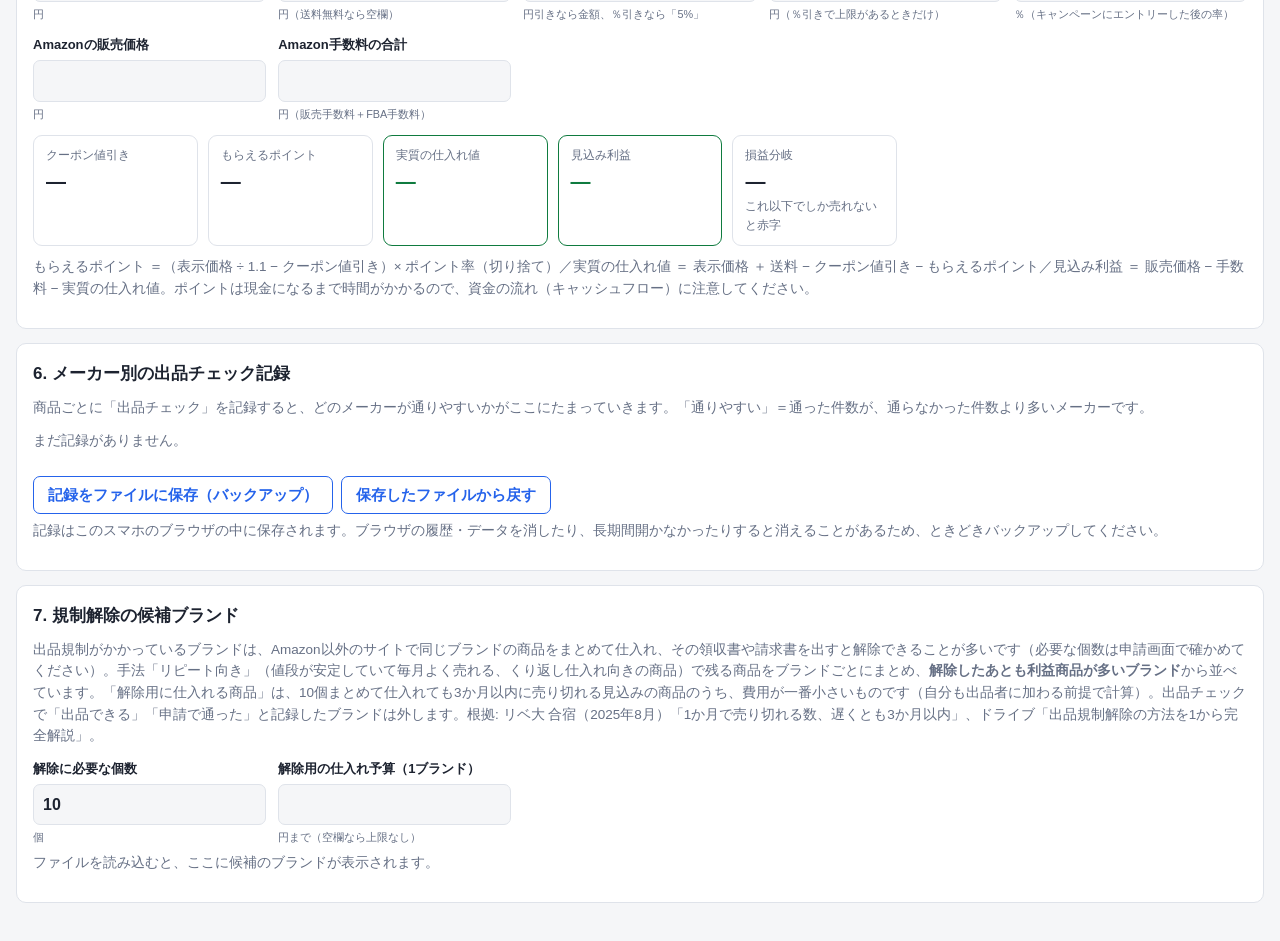
==== commit f1d07a6e: "女性向け商品の除外とリピート向きの集計を追加 - 化粧品など女性向けの商品をリサーチの候補から外す設定を追加（初期値オン） - 補助スクリプトが「リピート向き」の結果をジャンル・ブランドごとに集計する" ====
--- a/sedori/index.html
+++ b/sedori/index.html
@@ -80,6 +80,7 @@
       <label>自己配送の送料（1個あたり）
         <input type="number" id="f-selfShip" min="0" step="10"><small>円（ネコポスなら200円弱。厚さ2.5cm以下の小物）</small></label>
     </div>
+    <label class="check"><input type="checkbox" id="f-noWomen"> 化粧品など女性向けの商品を除く（相場が分かりにくいため。カテゴリーと商品名の言葉で見分けるので、完全ではありません）</label>
     <label class="check basic-seller"><input type="checkbox" id="f-noAmazon"> Amazon本体がよく販売している商品を除く（カートを取ってもすぐAmazonに取られるため。リベ大「せどり相談室」より。外して見るときは、Amazon以外の出品者もカートを取れているか、いくらまで下げればカートが取れるかをKeepaで確かめる。リベ大 合宿2025年8月）</label>
     <p class="note"><span id="price-basis"></span>「仕入れ上限」＝ 販売価格 − 販売手数料 − FBA手数料 − 小口出品の基本成約料 − その他の経費 − 欲しい利益。<strong>この金額以下で仕入れられれば、欲しい利益が残ります。</strong></p>
     </details>
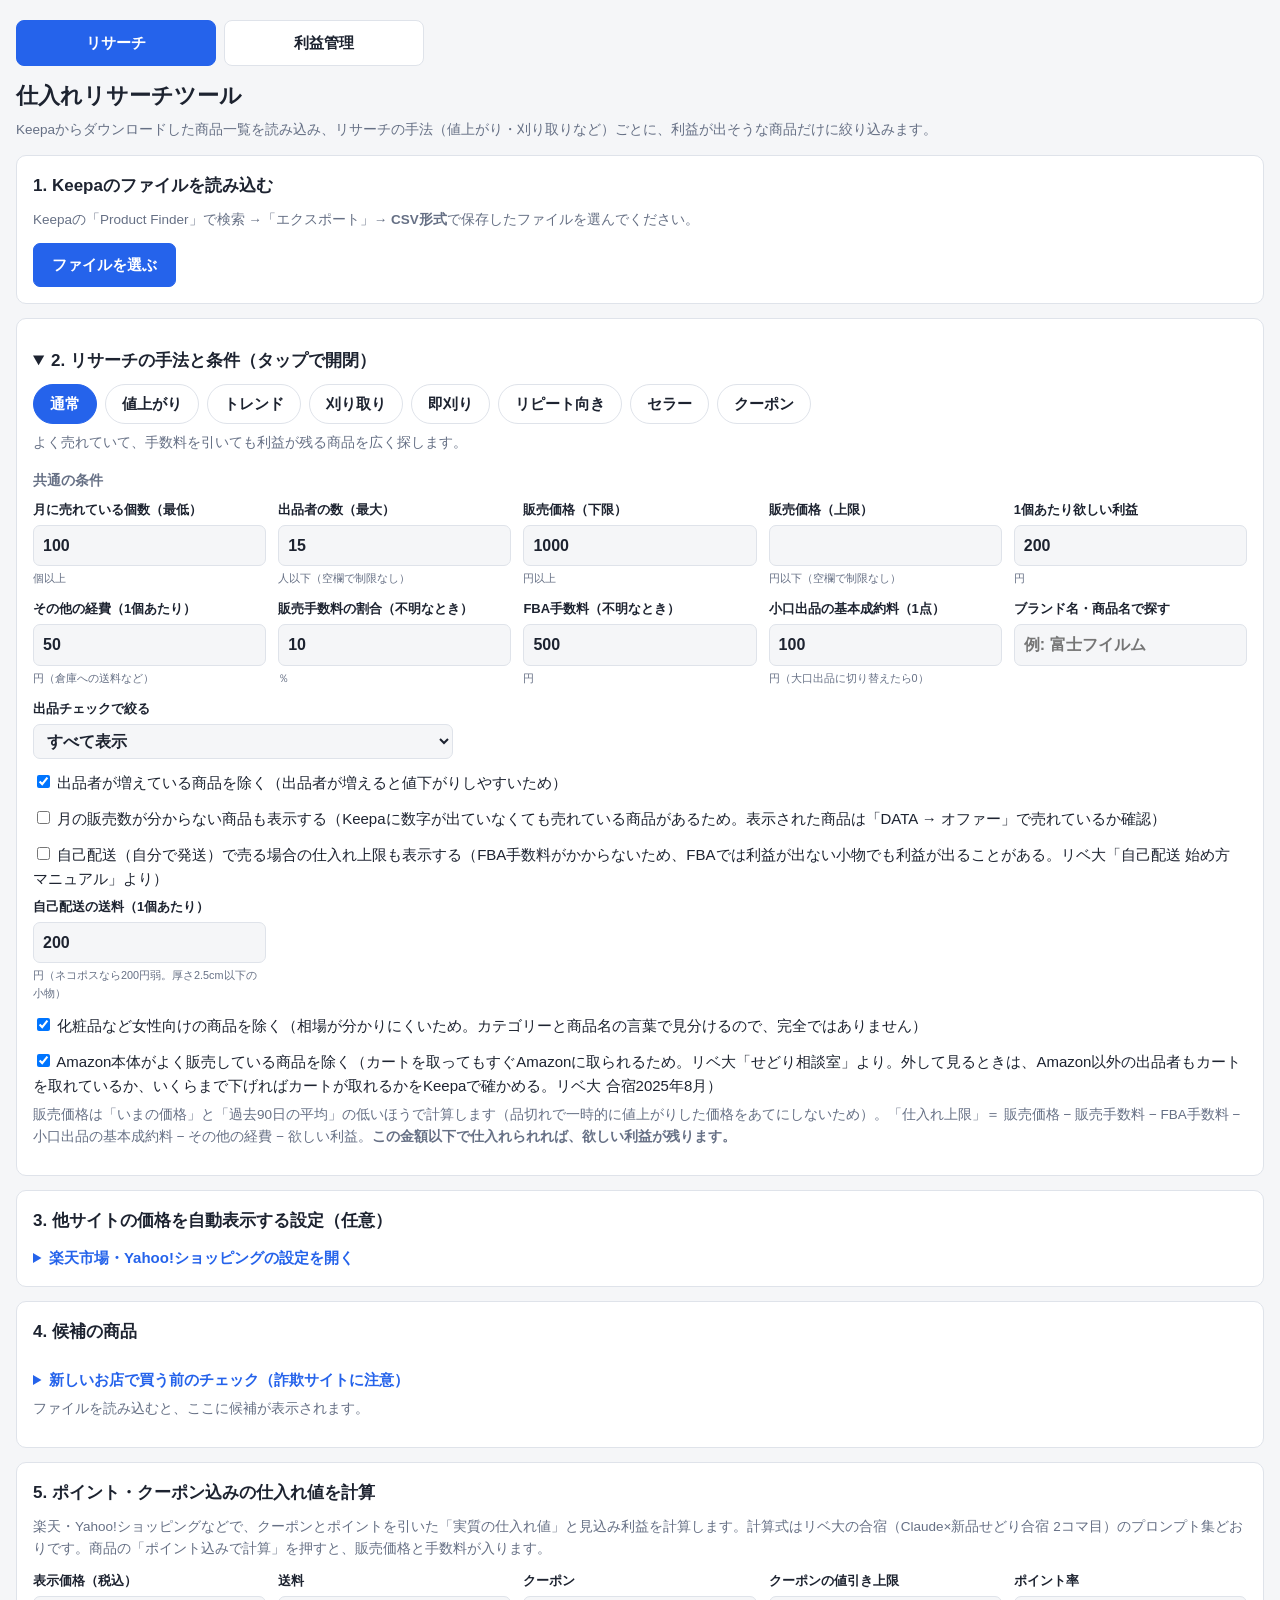
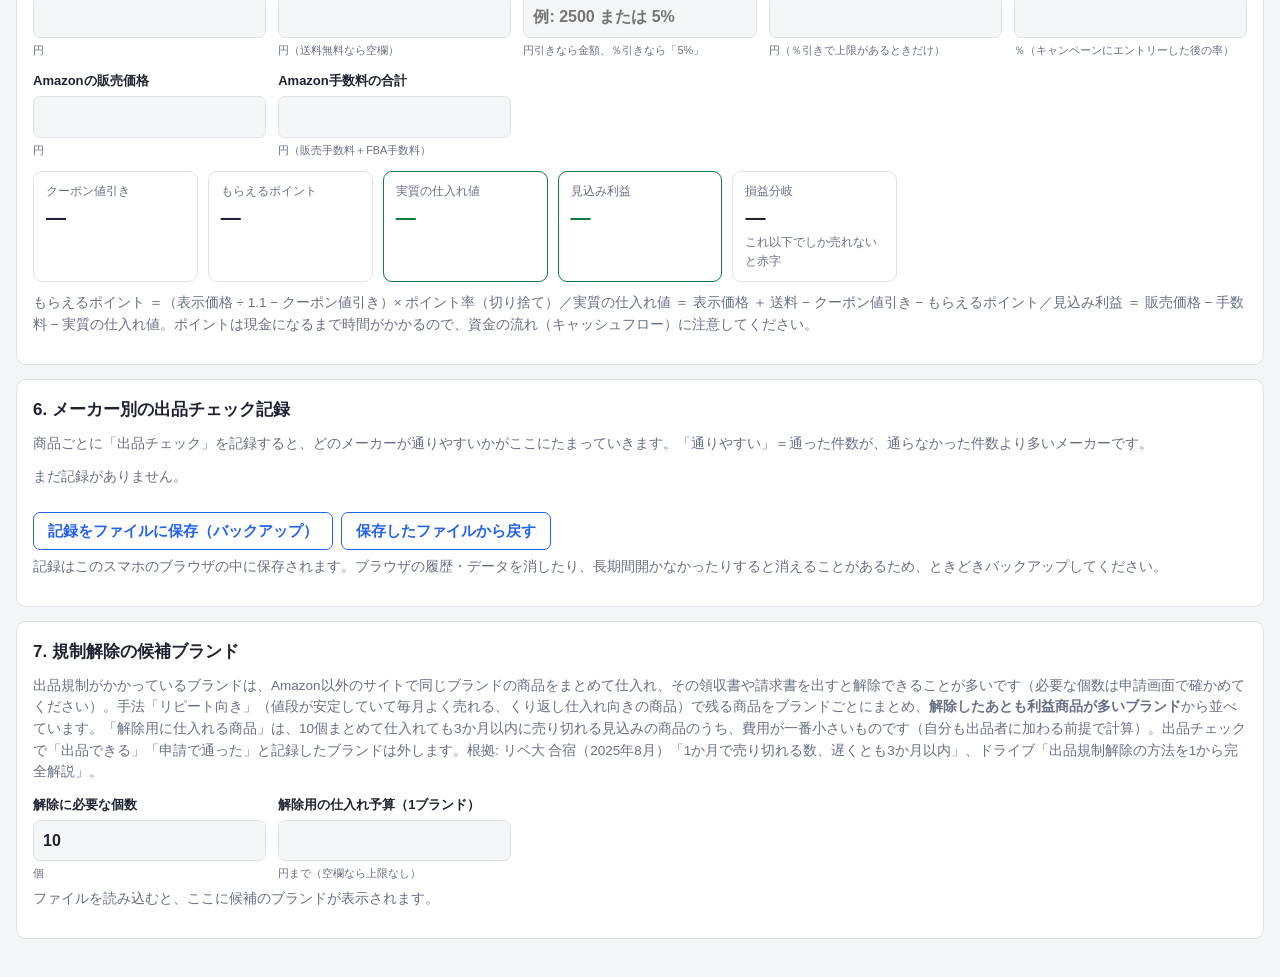
==== commit 99469a94: "大手以外のお店の検索ボタンと、詐欺サイトのチェックを追加 - 「他サイトで探す」に Googleショッピングと価格.com の検索ボタンを追加 - 「新しいお店で買う前のチェック」を追加（支払い方法、" ====
--- a/sedori/index.html
+++ b/sedori/index.html
@@ -121,6 +121,17 @@
       </label>
     </div>
     <button type="button" id="bulk-btn" class="sub-btn" hidden>上から20件の他サイト価格をまとめて取得</button>
+    <details id="shop-check">
+      <summary>新しいお店で買う前のチェック（詐欺サイトに注意）</summary>
+      <p class="note">Googleショッピングや価格.comで見つけた、はじめてのお店で買う前に確かめます。一般的な注意点で、資料の内容ではありません。確かめた結果は、利益管理の「仕入れ」タブの「仕入れ先の確認」にメモしておくと、次から調べ直さずに済みます。</p>
+      <ul class="note">
+        <li><strong>支払い方法</strong>：クレジットカード・代引き・コンビニ払い・モール（楽天・Yahoo!など）の決済が使えるか。<strong>銀行振込だけのお店は要注意</strong>。振込先が個人名義なら特に危険。</li>
+        <li><strong>会社の情報</strong>：「特定商取引法に基づく表記」に、会社名・住所・電話番号・責任者の名前がそろっているか。</li>
+        <li><strong>値段</strong>：ほかのお店より極端に安い（半額以下など）のは要注意。</li>
+        <li><strong>見た目</strong>：日本語が不自然、サイトのアドレス（URL）が会社名と関係ない、連絡先がフリーメールだけ、など。</li>
+        <li>迷ったら、そのお店の支払い方法と特定商取引法の表記のページを撮って、Claude（実務担当）に送れば一緒に確かめます。</li>
+      </ul>
+    </details>
     <p id="empty" class="note">ファイルを読み込むと、ここに候補が表示されます。</p>
     <div class="table-wrap">
       <table id="result" hidden>
